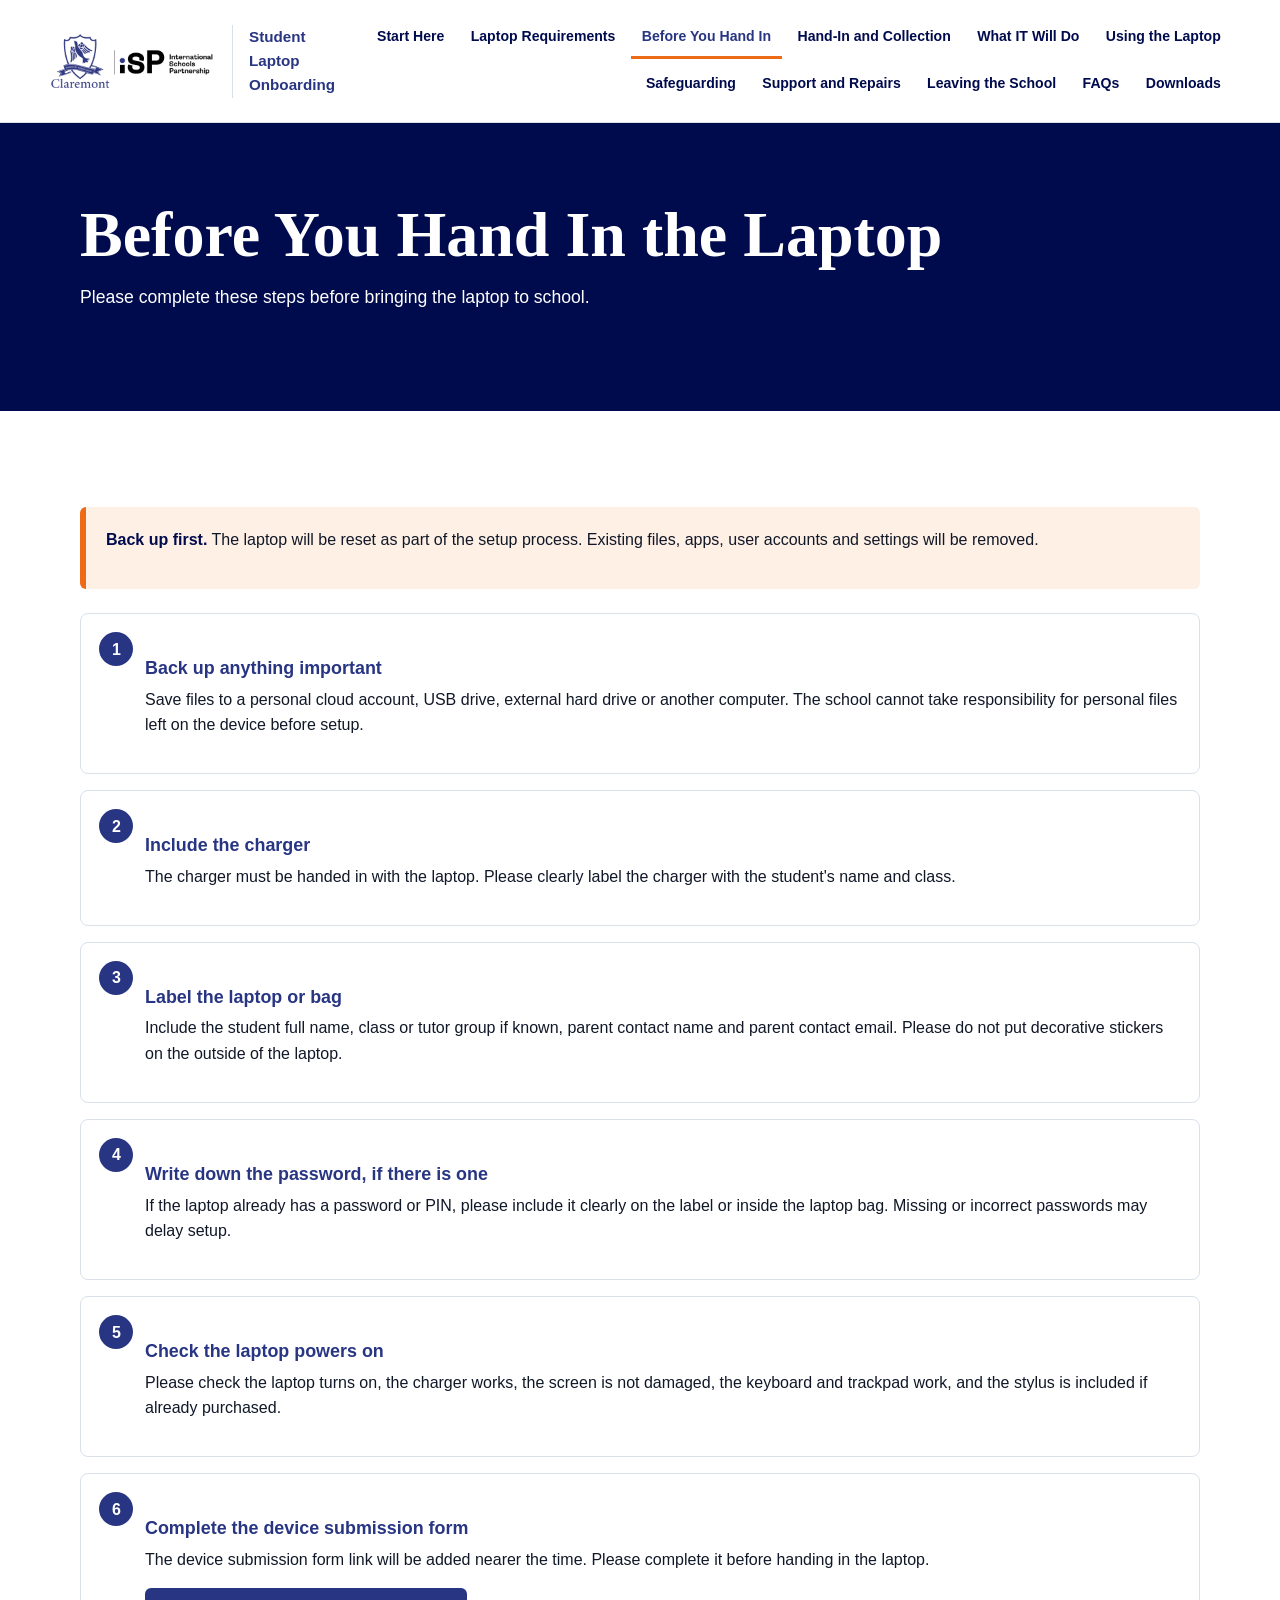
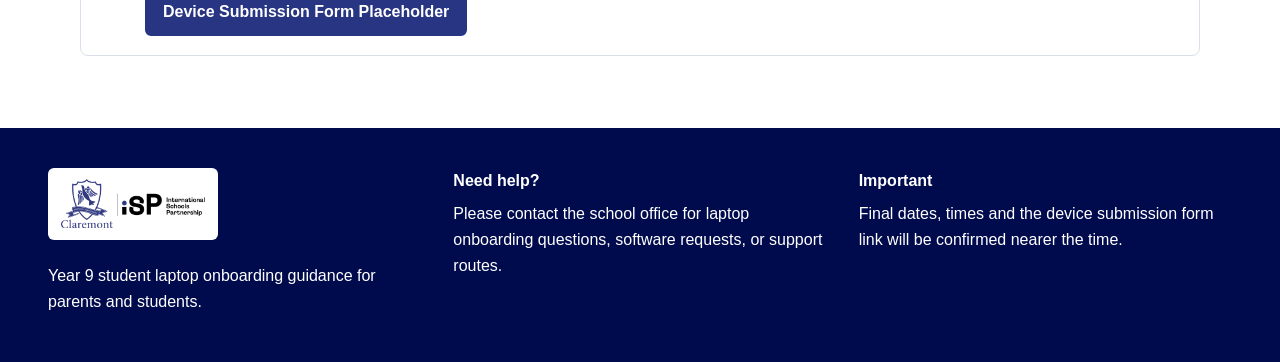
==== before-hand-in.html @ 2f1bc501 "Create student laptop onboarding site" ====
<!doctype html>
<html lang="en">
<head>
  <meta charset="utf-8">
  <meta name="viewport" content="width=device-width, initial-scale=1">
  <title>Before You Hand In | Student Laptop Onboarding</title>
  <link rel="stylesheet" href="assets/css/styles.css">
  <link rel="icon" href="assets/img/claremont-logo.png">
</head>
<body data-page="before">
  <a class="skip-link" href="#main">Skip to content</a>
  <div id="site-header"></div>
  <main id="main">
    <section class="page-hero">
      <div class="container">
        <h1>Before You Hand In the Laptop</h1>
        <p>Please complete these steps before bringing the laptop to school.</p>
      </div>
    </section>
    <section class="section">
      <div class="container">
        <div class="callout">
          <p><strong>Back up first.</strong> The laptop will be reset as part of the setup process. Existing files, apps, user accounts and settings will be removed.</p>
        </div>
        <div class="timeline">
          <article class="step">
            <h3>Back up anything important</h3>
            <p>Save files to a personal cloud account, USB drive, external hard drive or another computer. The school cannot take responsibility for personal files left on the device before setup.</p>
          </article>
          <article class="step">
            <h3>Include the charger</h3>
            <p>The charger must be handed in with the laptop. Please clearly label the charger with the student's name and class.</p>
          </article>
          <article class="step">
            <h3>Label the laptop or bag</h3>
            <p>Include the student full name, class or tutor group if known, parent contact name and parent contact email. Please do not put decorative stickers on the outside of the laptop.</p>
          </article>
          <article class="step">
            <h3>Write down the password, if there is one</h3>
            <p>If the laptop already has a password or PIN, please include it clearly on the label or inside the laptop bag. Missing or incorrect passwords may delay setup.</p>
          </article>
          <article class="step">
            <h3>Check the laptop powers on</h3>
            <p>Please check the laptop turns on, the charger works, the screen is not damaged, the keyboard and trackpad work, and the stylus is included if already purchased.</p>
          </article>
          <article class="step">
            <h3>Complete the device submission form</h3>
            <p>The device submission form link will be added nearer the time. Please complete it before handing in the laptop.</p>
            <a class="button" href="#">Device Submission Form Placeholder</a>
          </article>
        </div>
      </div>
    </section>
  </main>
  <div id="site-footer"></div>
  <script src="assets/js/site.js"></script>
</body>
</html>
---- assets/css/styles.css ----
:root {
  --navy: #000b4d;
  --school-blue: #283583;
  --sky: #00b3e8;
  --sky-soft: #e5f9ff;
  --orange: #ed6b17;
  --orange-soft: #fff0e6;
  --ink: #101828;
  --muted: #526071;
  --line: #d9e0ea;
  --paper: #ffffff;
  --soft: #f5f7fb;
  --shadow: 0 16px 40px rgba(0, 11, 77, 0.12);
}

* {
  box-sizing: border-box;
}

html {
  scroll-behavior: smooth;
}

body {
  margin: 0;
  color: var(--ink);
  background: var(--paper);
  font-family: Arial, Helvetica, sans-serif;
  line-height: 1.6;
}

img {
  max-width: 100%;
}

a {
  color: var(--school-blue);
}

a:focus-visible,
button:focus-visible {
  outline: 3px solid var(--orange);
  outline-offset: 3px;
}

.sr-only {
  position: absolute;
  width: 1px;
  height: 1px;
  padding: 0;
  margin: -1px;
  overflow: hidden;
  clip: rect(0, 0, 0, 0);
  white-space: nowrap;
  border: 0;
}

.skip-link {
  position: absolute;
  left: 1rem;
  top: -4rem;
  z-index: 10;
  background: var(--navy);
  color: #fff;
  padding: 0.75rem 1rem;
}

.skip-link:focus {
  top: 1rem;
}

.site-header {
  position: sticky;
  top: 0;
  z-index: 5;
  display: flex;
  align-items: center;
  justify-content: space-between;
  gap: 1.5rem;
  padding: 1rem clamp(1rem, 4vw, 3rem);
  background: rgba(255, 255, 255, 0.96);
  border-bottom: 1px solid var(--line);
  backdrop-filter: blur(10px);
}

.brand {
  display: inline-flex;
  align-items: center;
  gap: 1rem;
  text-decoration: none;
  color: var(--navy);
  font-weight: 700;
  letter-spacing: 0;
}

.brand img {
  width: 168px;
  height: auto;
  display: block;
}

.brand span {
  border-left: 1px solid var(--line);
  padding-left: 1rem;
  font-size: 0.95rem;
  color: var(--school-blue);
}

.site-nav {
  display: flex;
  align-items: center;
  justify-content: flex-end;
  gap: 0.25rem;
  flex-wrap: wrap;
}

.site-nav a {
  color: var(--navy);
  text-decoration: none;
  font-size: 0.88rem;
  font-weight: 700;
  padding: 0.55rem 0.7rem;
  border-bottom: 3px solid transparent;
}

.site-nav a:hover,
.site-nav a.active {
  color: var(--school-blue);
  border-bottom-color: var(--orange);
}

.nav-toggle {
  display: none;
  width: 44px;
  height: 44px;
  border: 1px solid var(--line);
  border-radius: 6px;
  background: #fff;
  color: var(--navy);
}

.nav-toggle span:not(.sr-only) {
  display: block;
  width: 20px;
  height: 2px;
  margin: 4px auto;
  background: currentColor;
}

.hero {
  display: grid;
  grid-template-columns: minmax(0, 1.05fr) minmax(300px, 0.95fr);
  gap: clamp(2rem, 5vw, 4rem);
  align-items: center;
  padding: clamp(3rem, 8vw, 6rem) clamp(1rem, 4vw, 3rem);
  background: linear-gradient(110deg, var(--navy) 0%, var(--school-blue) 58%, #1c507a 100%);
  color: #fff;
}

.hero h1,
.page-hero h1 {
  margin: 0 0 1rem;
  font-family: Georgia, "Times New Roman", serif;
  font-size: clamp(2.35rem, 5vw, 4.7rem);
  line-height: 1;
  font-weight: 700;
  letter-spacing: 0;
}

.hero p,
.page-hero p {
  max-width: 760px;
  margin: 0 0 1.25rem;
  font-size: 1.1rem;
}

.hero-media {
  position: relative;
  overflow: hidden;
  min-height: 390px;
  border-radius: 8px;
  box-shadow: var(--shadow);
}

.hero-media img {
  width: 100%;
  height: 100%;
  min-height: 390px;
  object-fit: cover;
  display: block;
}

.page-hero {
  padding: clamp(3rem, 7vw, 5rem) clamp(1rem, 4vw, 3rem);
  background: var(--navy);
  color: #fff;
}

.container {
  width: min(1120px, calc(100% - 2rem));
  margin: 0 auto;
}

.section {
  padding: clamp(2.5rem, 6vw, 4.5rem) 0;
}

.section.soft {
  background: var(--soft);
}

.grid {
  display: grid;
  grid-template-columns: repeat(3, minmax(0, 1fr));
  gap: 1rem;
}

.two-col {
  display: grid;
  grid-template-columns: minmax(0, 1fr) minmax(280px, 0.75fr);
  gap: 2rem;
  align-items: start;
}

h2 {
  margin: 0 0 1rem;
  color: var(--navy);
  font-family: Georgia, "Times New Roman", serif;
  font-size: clamp(1.8rem, 3vw, 2.6rem);
  line-height: 1.1;
  letter-spacing: 0;
}

h3 {
  margin: 1.5rem 0 0.45rem;
  color: var(--school-blue);
  font-size: 1.12rem;
  line-height: 1.25;
}

p {
  margin: 0 0 1rem;
}

ul,
ol {
  margin: 0 0 1.25rem;
  padding-left: 1.35rem;
}

li {
  margin: 0.35rem 0;
}

.lead {
  max-width: 780px;
  color: var(--muted);
  font-size: 1.08rem;
}

.button-row {
  display: flex;
  gap: 0.75rem;
  flex-wrap: wrap;
  margin-top: 1.5rem;
}

.button {
  display: inline-flex;
  align-items: center;
  justify-content: center;
  min-height: 44px;
  padding: 0.75rem 1rem;
  border: 2px solid var(--school-blue);
  border-radius: 6px;
  background: var(--school-blue);
  color: #fff;
  text-decoration: none;
  font-weight: 700;
  line-height: 1.2;
}

.button:hover {
  background: var(--navy);
  border-color: var(--navy);
}

.button.secondary {
  background: #fff;
  color: var(--school-blue);
}

.button.secondary:hover {
  color: var(--navy);
  border-color: var(--navy);
}

.button.light {
  background: #fff;
  color: var(--navy);
  border-color: #fff;
}

.card {
  padding: 1.25rem;
  border: 1px solid var(--line);
  border-radius: 8px;
  background: #fff;
  box-shadow: 0 8px 22px rgba(0, 11, 77, 0.06);
}

.card h3:first-child {
  margin-top: 0;
}

.callout {
  margin: 1.5rem 0;
  padding: 1.25rem;
  border-left: 6px solid var(--orange);
  border-radius: 6px;
  background: var(--orange-soft);
}

.callout.blue {
  border-left-color: var(--sky);
  background: var(--sky-soft);
}

.callout strong {
  color: var(--navy);
}

.timeline {
  display: grid;
  gap: 1rem;
  counter-reset: step;
}

.step {
  position: relative;
  padding: 1.2rem 1.2rem 1.2rem 4rem;
  border: 1px solid var(--line);
  border-radius: 8px;
  background: #fff;
}

.step::before {
  counter-increment: step;
  content: counter(step);
  position: absolute;
  left: 1.15rem;
  top: 1.15rem;
  display: grid;
  place-items: center;
  width: 34px;
  height: 34px;
  border-radius: 50%;
  background: var(--school-blue);
  color: #fff;
  font-weight: 700;
}

.requirements-table {
  width: 100%;
  border-collapse: collapse;
  margin: 1.5rem 0;
  background: #fff;
  border: 1px solid var(--line);
}

.requirements-table th,
.requirements-table td {
  padding: 0.9rem;
  border-bottom: 1px solid var(--line);
  text-align: left;
  vertical-align: top;
}

.requirements-table th {
  background: var(--navy);
  color: #fff;
}

.requirements-table tr:last-child td {
  border-bottom: 0;
}

.faq-list details {
  border-bottom: 1px solid var(--line);
  padding: 1rem 0;
}

.faq-list summary {
  cursor: pointer;
  color: var(--navy);
  font-weight: 700;
}

.download-list {
  display: grid;
  gap: 1rem;
}

.download-item {
  display: flex;
  justify-content: space-between;
  gap: 1rem;
  align-items: center;
  padding: 1.25rem;
  border: 1px solid var(--line);
  border-radius: 8px;
  background: #fff;
}

.site-footer {
  display: grid;
  grid-template-columns: 1fr 1fr 1fr;
  gap: 2rem;
  padding: 2.5rem clamp(1rem, 4vw, 3rem);
  background: var(--navy);
  color: #fff;
}

.site-footer img {
  width: 170px;
  margin-bottom: 1rem;
}

.site-footer .footer-logo {
  padding: 0.6rem;
  border-radius: 6px;
  background: #fff;
}

.site-footer p {
  margin-bottom: 0.5rem;
}

@media (max-width: 1120px) {
  .site-header {
    align-items: flex-start;
  }

  .brand span {
    display: none;
  }

  .nav-toggle {
    display: block;
    flex: 0 0 auto;
  }

  .site-nav {
    display: none;
    position: absolute;
    left: 0;
    right: 0;
    top: 100%;
    padding: 0.5rem 1rem 1rem;
    background: #fff;
    border-bottom: 1px solid var(--line);
    box-shadow: var(--shadow);
  }

  .site-nav.open {
    display: grid;
    grid-template-columns: repeat(2, minmax(0, 1fr));
  }
}

@media (max-width: 780px) {
  .hero,
  .two-col,
  .site-footer {
    grid-template-columns: 1fr;
  }

  .hero-media {
    min-height: 260px;
  }

  .hero-media img {
    min-height: 260px;
  }

  .grid {
    grid-template-columns: 1fr;
  }

  .download-item {
    align-items: flex-start;
    flex-direction: column;
  }

  .site-nav.open {
    grid-template-columns: 1fr;
  }
}
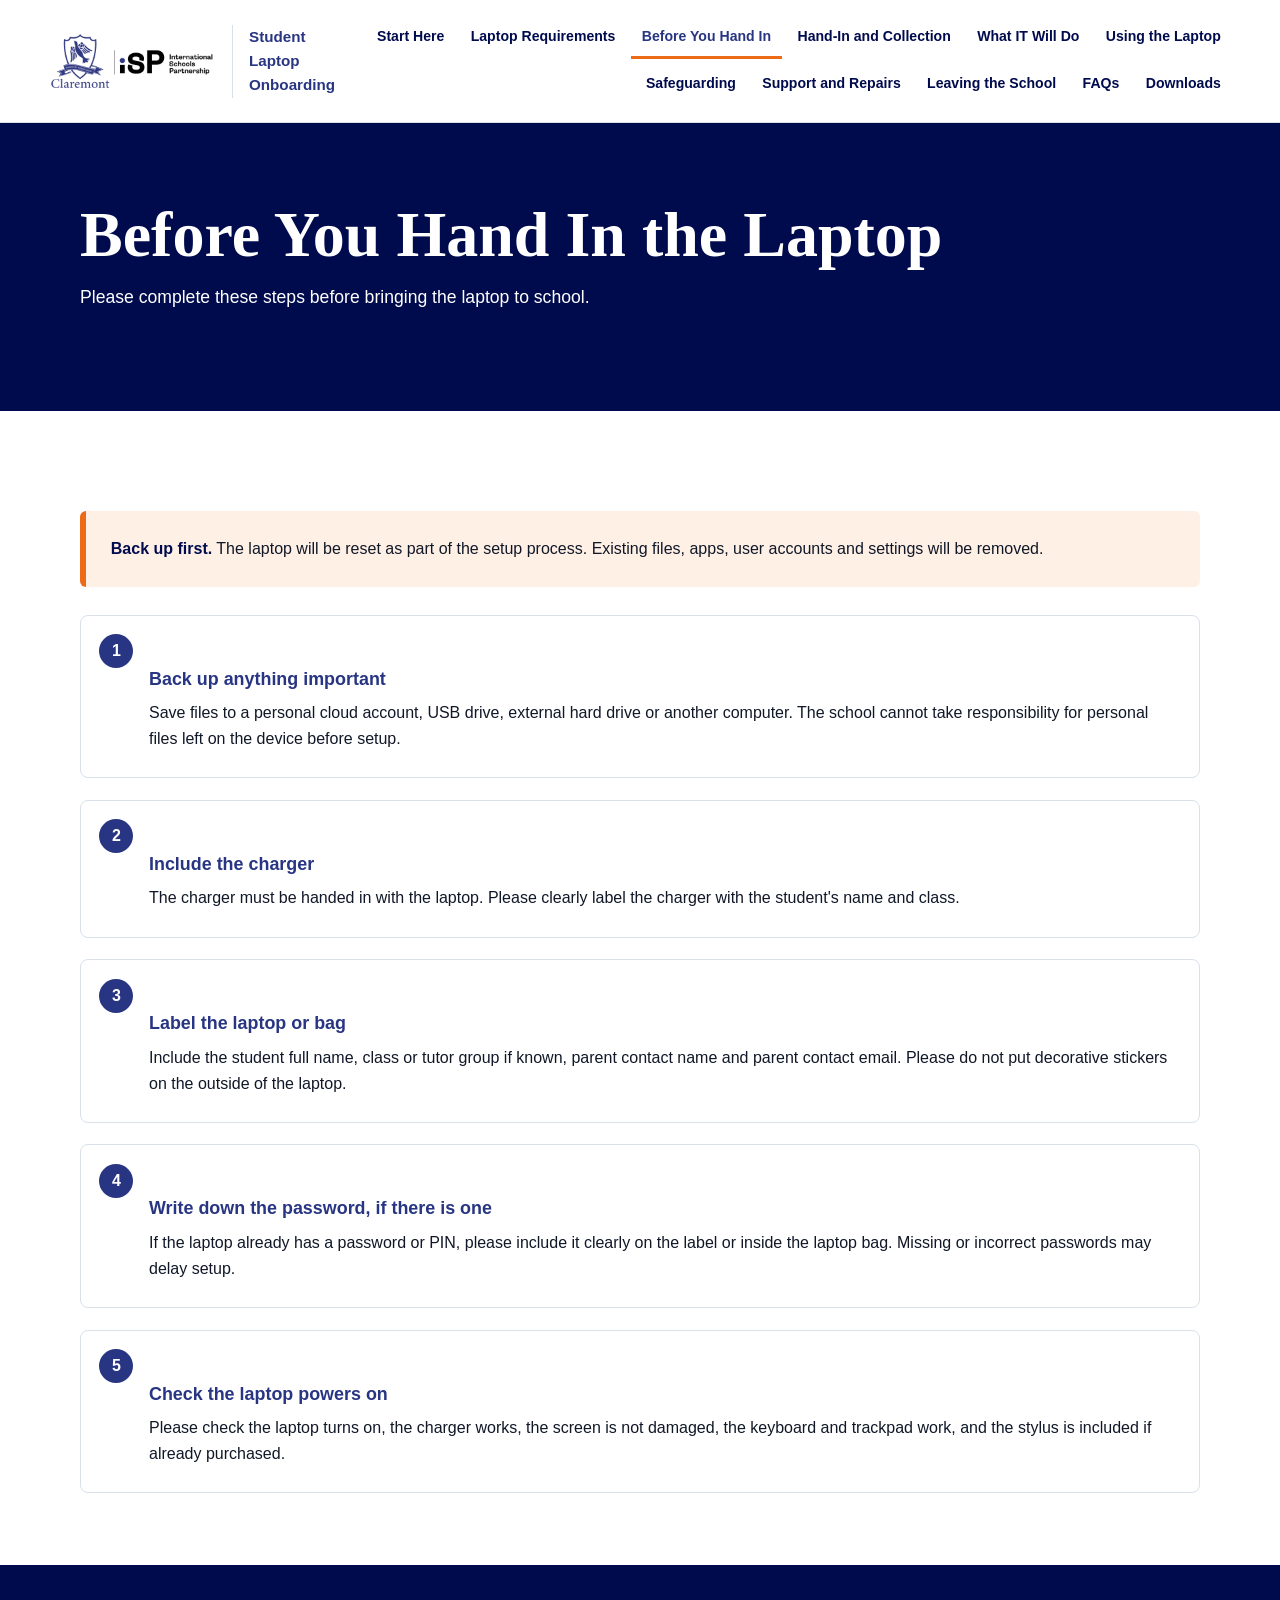
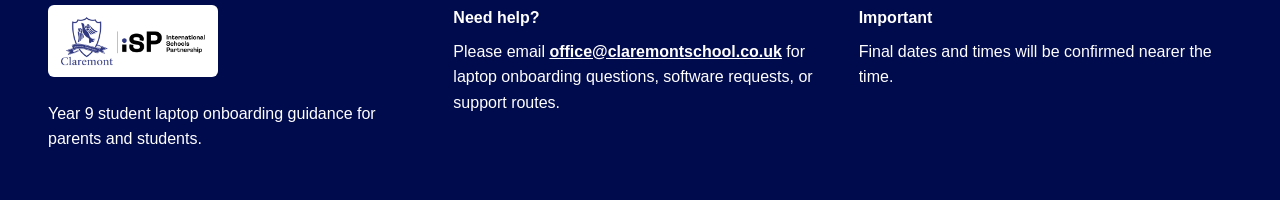
==== commit efa193ef: "Remove submission form references and add office email" ====
--- a/before-hand-in.html
+++ b/before-hand-in.html
@@ -43,11 +43,6 @@
             <h3>Check the laptop powers on</h3>
             <p>Please check the laptop turns on, the charger works, the screen is not damaged, the keyboard and trackpad work, and the stylus is included if already purchased.</p>
           </article>
-          <article class="step">
-            <h3>Complete the device submission form</h3>
-            <p>The device submission form link will be added nearer the time. Please complete it before handing in the laptop.</p>
-            <a class="button" href="#">Device Submission Form Placeholder</a>
-          </article>
         </div>
       </div>
     </section>
--- a/assets/css/styles.css
+++ b/assets/css/styles.css
@@ -212,7 +212,7 @@
 .grid {
   display: grid;
   grid-template-columns: repeat(3, minmax(0, 1fr));
-  gap: 1rem;
+  gap: clamp(1rem, 2vw, 1.35rem);
 }
 
 .two-col {
@@ -223,7 +223,7 @@
 }
 
 h2 {
-  margin: 0 0 1rem;
+  margin: 0 0 1.2rem;
   color: var(--navy);
   font-family: Georgia, "Times New Roman", serif;
   font-size: clamp(1.8rem, 3vw, 2.6rem);
@@ -232,10 +232,28 @@
 }
 
 h3 {
-  margin: 1.5rem 0 0.45rem;
+  margin: 1.65rem 0 0.65rem;
   color: var(--school-blue);
   font-size: 1.12rem;
   line-height: 1.25;
+}
+
+p + h2,
+ul + h2,
+ol + h2,
+.grid + h2,
+.timeline + h2,
+.requirements-table + h2,
+.callout + h2,
+.download-list + h2 {
+  margin-top: clamp(2.25rem, 5vw, 3.5rem);
+}
+
+p + h3,
+ul + h3,
+ol + h3,
+.callout + h3 {
+  margin-top: 1.9rem;
 }
 
 p {
@@ -256,6 +274,7 @@
   max-width: 780px;
   color: var(--muted);
   font-size: 1.08rem;
+  margin-bottom: 1.5rem;
 }
 
 .button-row {
@@ -302,7 +321,7 @@
 }
 
 .card {
-  padding: 1.25rem;
+  padding: clamp(1.35rem, 2.2vw, 1.7rem);
   border: 1px solid var(--line);
   border-radius: 8px;
   background: #fff;
@@ -313,14 +332,26 @@
   margin-top: 0;
 }
 
+.card p:last-child,
+.card ul:last-child,
+.card ol:last-child,
+.step p:last-child,
+.download-item p:last-child {
+  margin-bottom: 0;
+}
+
 .callout {
-  margin: 1.5rem 0;
-  padding: 1.25rem;
+  margin: 1.75rem 0;
+  padding: clamp(1.25rem, 2vw, 1.55rem);
   border-left: 6px solid var(--orange);
   border-radius: 6px;
   background: var(--orange-soft);
 }
 
+.callout p:last-child {
+  margin-bottom: 0;
+}
+
 .callout.blue {
   border-left-color: var(--sky);
   background: var(--sky-soft);
@@ -332,13 +363,13 @@
 
 .timeline {
   display: grid;
-  gap: 1rem;
+  gap: clamp(1rem, 2vw, 1.35rem);
   counter-reset: step;
 }
 
 .step {
   position: relative;
-  padding: 1.2rem 1.2rem 1.2rem 4rem;
+  padding: clamp(1.3rem, 2vw, 1.65rem) clamp(1.3rem, 2vw, 1.65rem) clamp(1.3rem, 2vw, 1.65rem) 4.25rem;
   border: 1px solid var(--line);
   border-radius: 8px;
   background: #fff;
@@ -363,7 +394,7 @@
 .requirements-table {
   width: 100%;
   border-collapse: collapse;
-  margin: 1.5rem 0;
+  margin: 1.75rem 0;
   background: #fff;
   border: 1px solid var(--line);
 }
@@ -387,7 +418,7 @@
 
 .faq-list details {
   border-bottom: 1px solid var(--line);
-  padding: 1rem 0;
+  padding: 1.2rem 0;
 }
 
 .faq-list summary {
@@ -398,7 +429,7 @@
 
 .download-list {
   display: grid;
-  gap: 1rem;
+  gap: clamp(1rem, 2vw, 1.35rem);
 }
 
 .download-item {
@@ -406,7 +437,7 @@
   justify-content: space-between;
   gap: 1rem;
   align-items: center;
-  padding: 1.25rem;
+  padding: clamp(1.35rem, 2.2vw, 1.7rem);
   border: 1px solid var(--line);
   border-radius: 8px;
   background: #fff;
@@ -434,6 +465,11 @@
 
 .site-footer p {
   margin-bottom: 0.5rem;
+}
+
+.site-footer a {
+  color: #fff;
+  font-weight: 700;
 }
 
 @media (max-width: 1120px) {
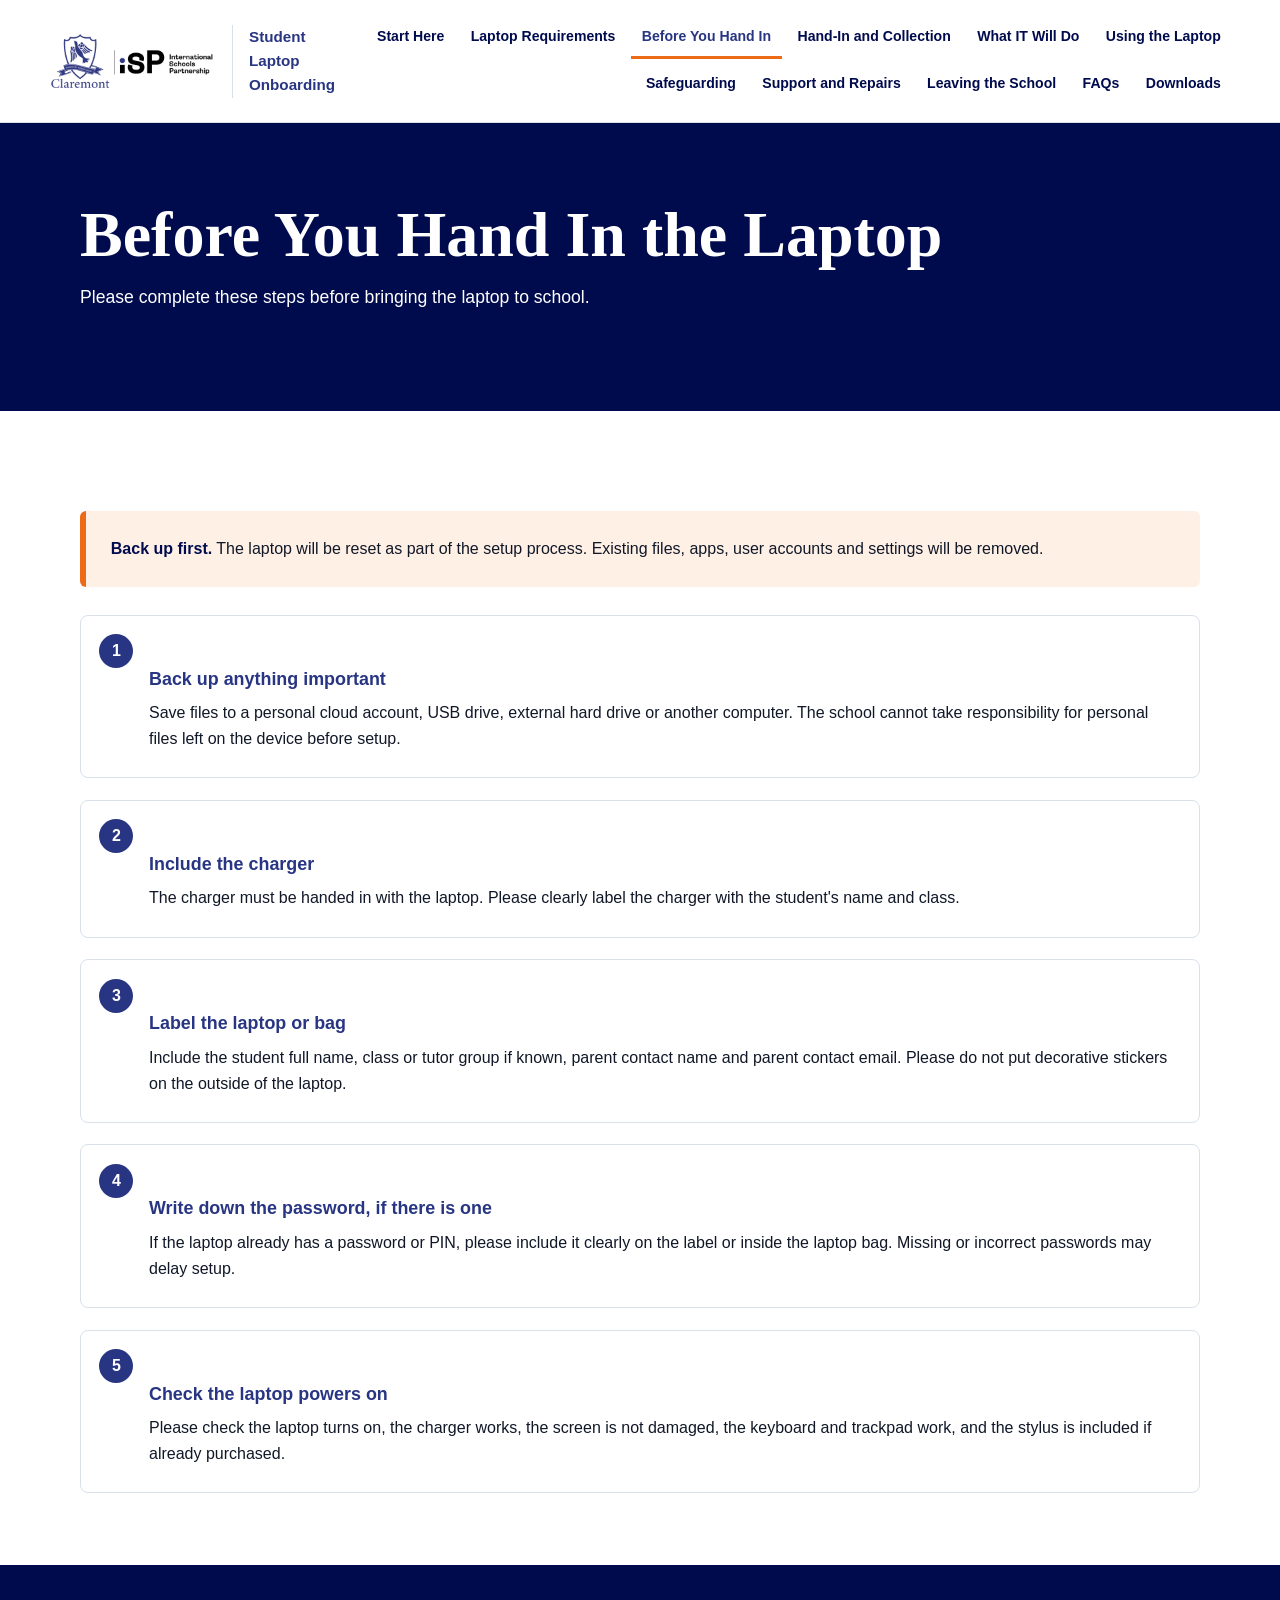
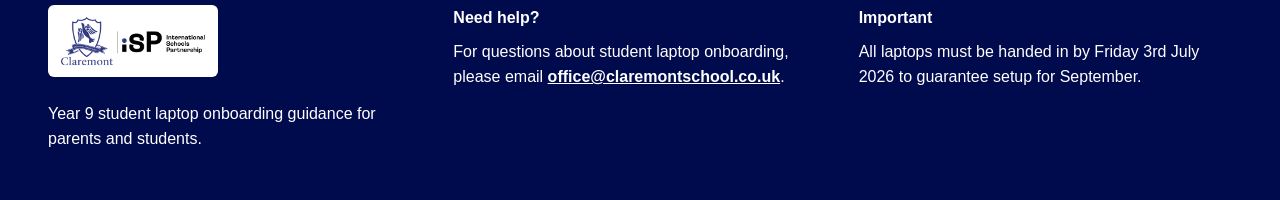
==== commit f99d0b74: "Add favicon assets" ====
--- a/before-hand-in.html
+++ b/before-hand-in.html
@@ -5,7 +5,9 @@
   <meta name="viewport" content="width=device-width, initial-scale=1">
   <title>Before You Hand In | Student Laptop Onboarding</title>
   <link rel="stylesheet" href="assets/css/styles.css">
-  <link rel="icon" href="assets/img/claremont-logo.png">
+    <link rel="icon" href="/favicon.ico" sizes="any">
+  <link rel="icon" type="image/png" sizes="32x32" href="assets/img/favicon-32.png">
+  <link rel="apple-touch-icon" sizes="180x180" href="assets/img/favicon-180.png">
 </head>
 <body data-page="before">
   <a class="skip-link" href="#main">Skip to content</a>
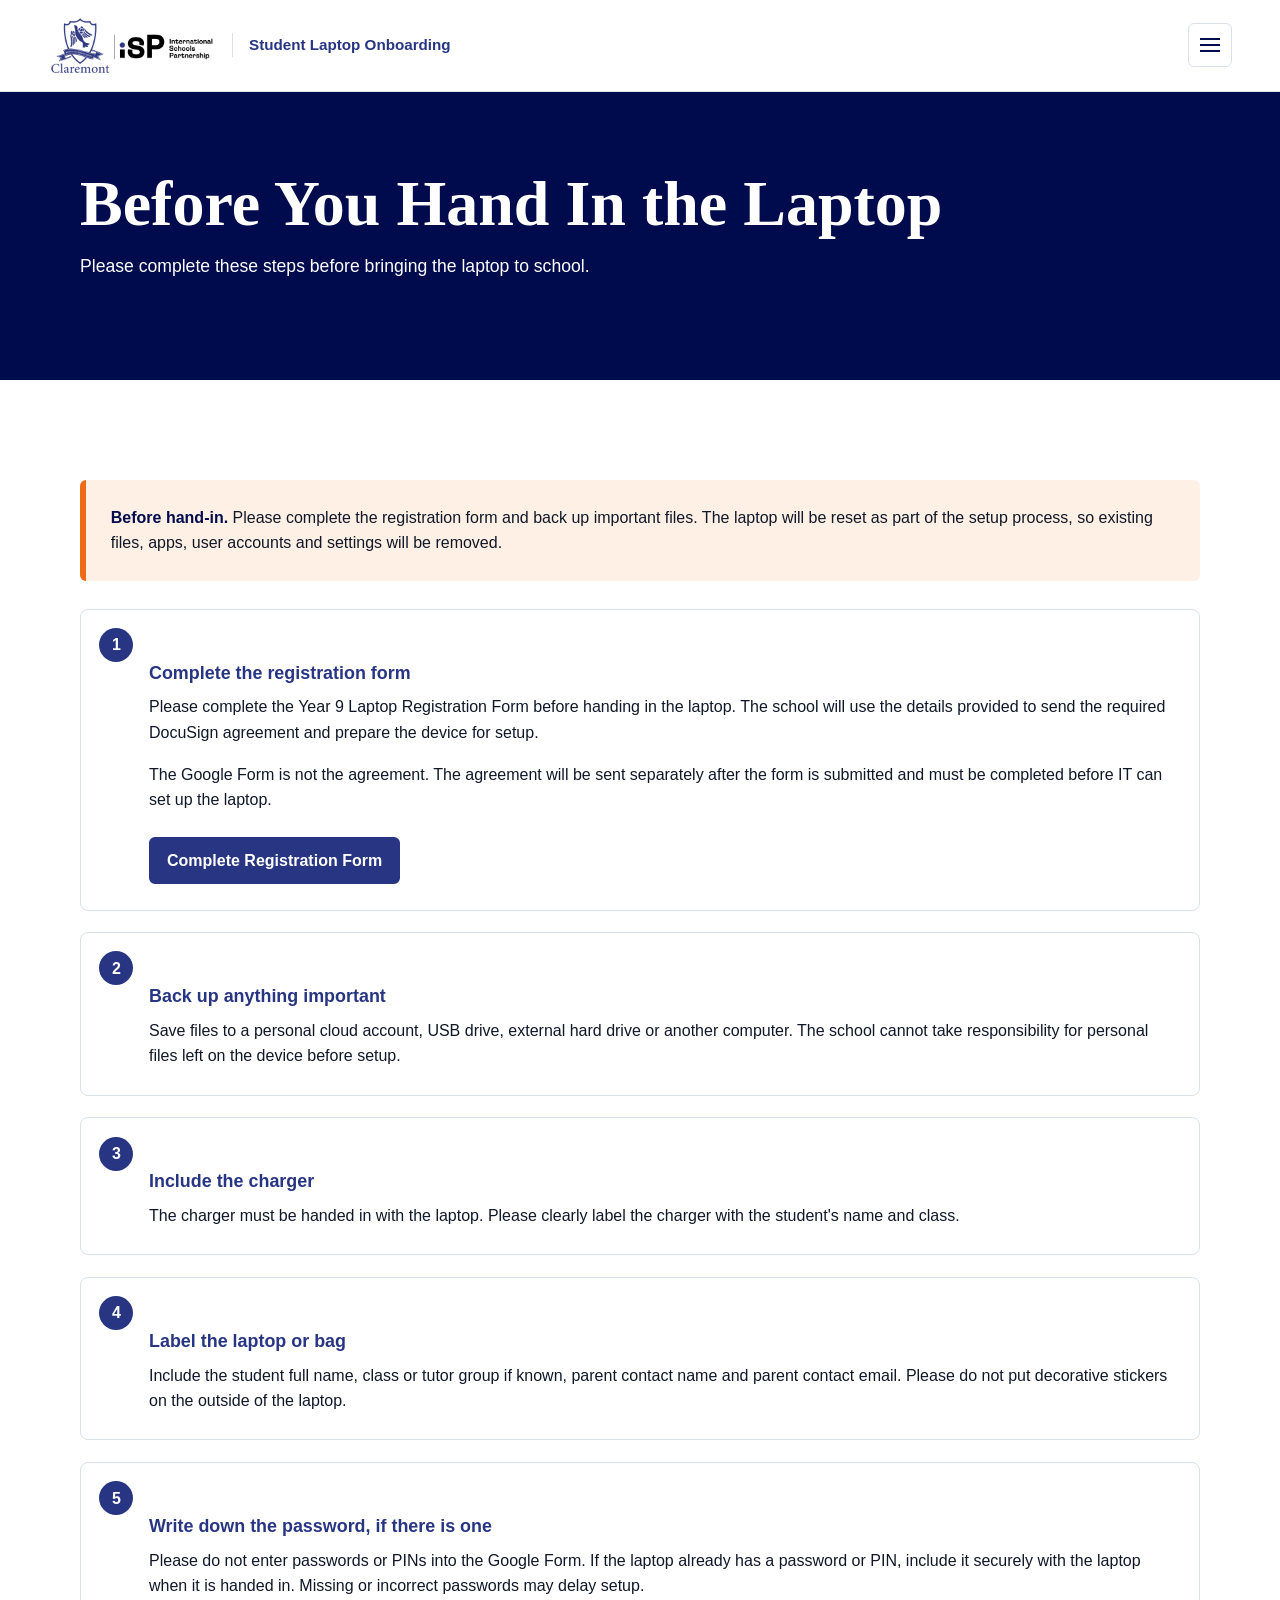
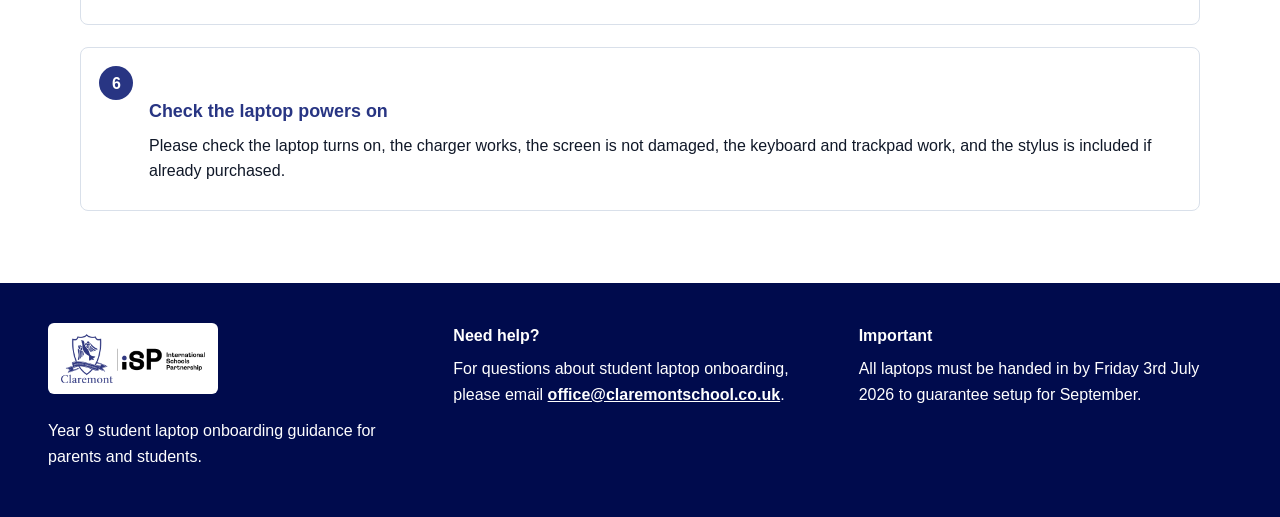
==== commit c14c9681: "Add laptop registration form journey" ====
--- a/before-hand-in.html
+++ b/before-hand-in.html
@@ -22,9 +22,17 @@
     <section class="section">
       <div class="container">
         <div class="callout">
-          <p><strong>Back up first.</strong> The laptop will be reset as part of the setup process. Existing files, apps, user accounts and settings will be removed.</p>
+          <p><strong>Before hand-in.</strong> Please complete the registration form and back up important files. The laptop will be reset as part of the setup process, so existing files, apps, user accounts and settings will be removed.</p>
         </div>
         <div class="timeline">
+          <article class="step">
+            <h3>Complete the registration form</h3>
+            <p>Please complete the Year 9 Laptop Registration Form before handing in the laptop. The school will use the details provided to send the required DocuSign agreement and prepare the device for setup.</p>
+            <p>The Google Form is not the agreement. The agreement will be sent separately after the form is submitted and must be completed before IT can set up the laptop.</p>
+            <div class="button-row">
+              <a class="button" href="https://forms.gle/UaDsHBA8c6eCpv7M9" target="_blank" rel="noopener" aria-label="Complete the Year 9 Laptop Registration Form in a new tab">Complete Registration Form</a>
+            </div>
+          </article>
           <article class="step">
             <h3>Back up anything important</h3>
             <p>Save files to a personal cloud account, USB drive, external hard drive or another computer. The school cannot take responsibility for personal files left on the device before setup.</p>
@@ -39,7 +47,7 @@
           </article>
           <article class="step">
             <h3>Write down the password, if there is one</h3>
-            <p>If the laptop already has a password or PIN, please include it clearly on the label or inside the laptop bag. Missing or incorrect passwords may delay setup.</p>
+            <p>Please do not enter passwords or PINs into the Google Form. If the laptop already has a password or PIN, include it securely with the laptop when it is handed in. Missing or incorrect passwords may delay setup.</p>
           </article>
           <article class="step">
             <h3>Check the laptop powers on</h3>
--- a/assets/css/styles.css
+++ b/assets/css/styles.css
@@ -111,7 +111,7 @@
   align-items: center;
   justify-content: flex-end;
   gap: 0.25rem;
-  flex-wrap: wrap;
+  flex-wrap: nowrap;
 }
 
 .site-nav a {
@@ -194,6 +194,13 @@
   padding: clamp(3rem, 7vw, 5rem) clamp(1rem, 4vw, 3rem);
   background: var(--navy);
   color: #fff;
+}
+
+.page-hero a {
+  color: #fff;
+  font-weight: 700;
+  text-decoration-thickness: 2px;
+  text-underline-offset: 0.18em;
 }
 
 .container {
@@ -472,13 +479,9 @@
   font-weight: 700;
 }
 
-@media (max-width: 1120px) {
+@media (max-width: 1500px) {
   .site-header {
-    align-items: flex-start;
-  }
-
-  .brand span {
-    display: none;
+    align-items: center;
   }
 
   .nav-toggle {
@@ -500,7 +503,14 @@
 
   .site-nav.open {
     display: grid;
-    grid-template-columns: repeat(2, minmax(0, 1fr));
+    grid-template-columns: repeat(3, minmax(0, 1fr));
+    gap: 0.1rem 0.75rem;
+  }
+}
+
+@media (max-width: 1120px) {
+  .brand span {
+    display: none;
   }
 }
 
@@ -531,4 +541,59 @@
   .site-nav.open {
     grid-template-columns: 1fr;
   }
-}
+
+  .requirements-table,
+  .requirements-table thead,
+  .requirements-table tbody,
+  .requirements-table tr,
+  .requirements-table th,
+  .requirements-table td {
+    display: block;
+  }
+
+  .requirements-table {
+    border: 0;
+    background: transparent;
+  }
+
+  .requirements-table thead {
+    position: absolute;
+    width: 1px;
+    height: 1px;
+    overflow: hidden;
+    clip: rect(0, 0, 0, 0);
+    white-space: nowrap;
+  }
+
+  .requirements-table tbody {
+    display: grid;
+    gap: 0.9rem;
+  }
+
+  .requirements-table tr {
+    border: 1px solid var(--line);
+    border-radius: 8px;
+    background: #fff;
+    overflow: hidden;
+  }
+
+  .requirements-table td {
+    padding: 0.75rem 0.95rem 0.85rem;
+    border-bottom: 1px solid var(--line);
+    overflow-wrap: anywhere;
+  }
+
+  .requirements-table td::before {
+    content: attr(data-label);
+    display: block;
+    margin-bottom: 0.15rem;
+    color: var(--school-blue);
+    font-size: 0.78rem;
+    font-weight: 700;
+    text-transform: uppercase;
+  }
+
+  .requirements-table td:last-child {
+    border-bottom: 0;
+  }
+}
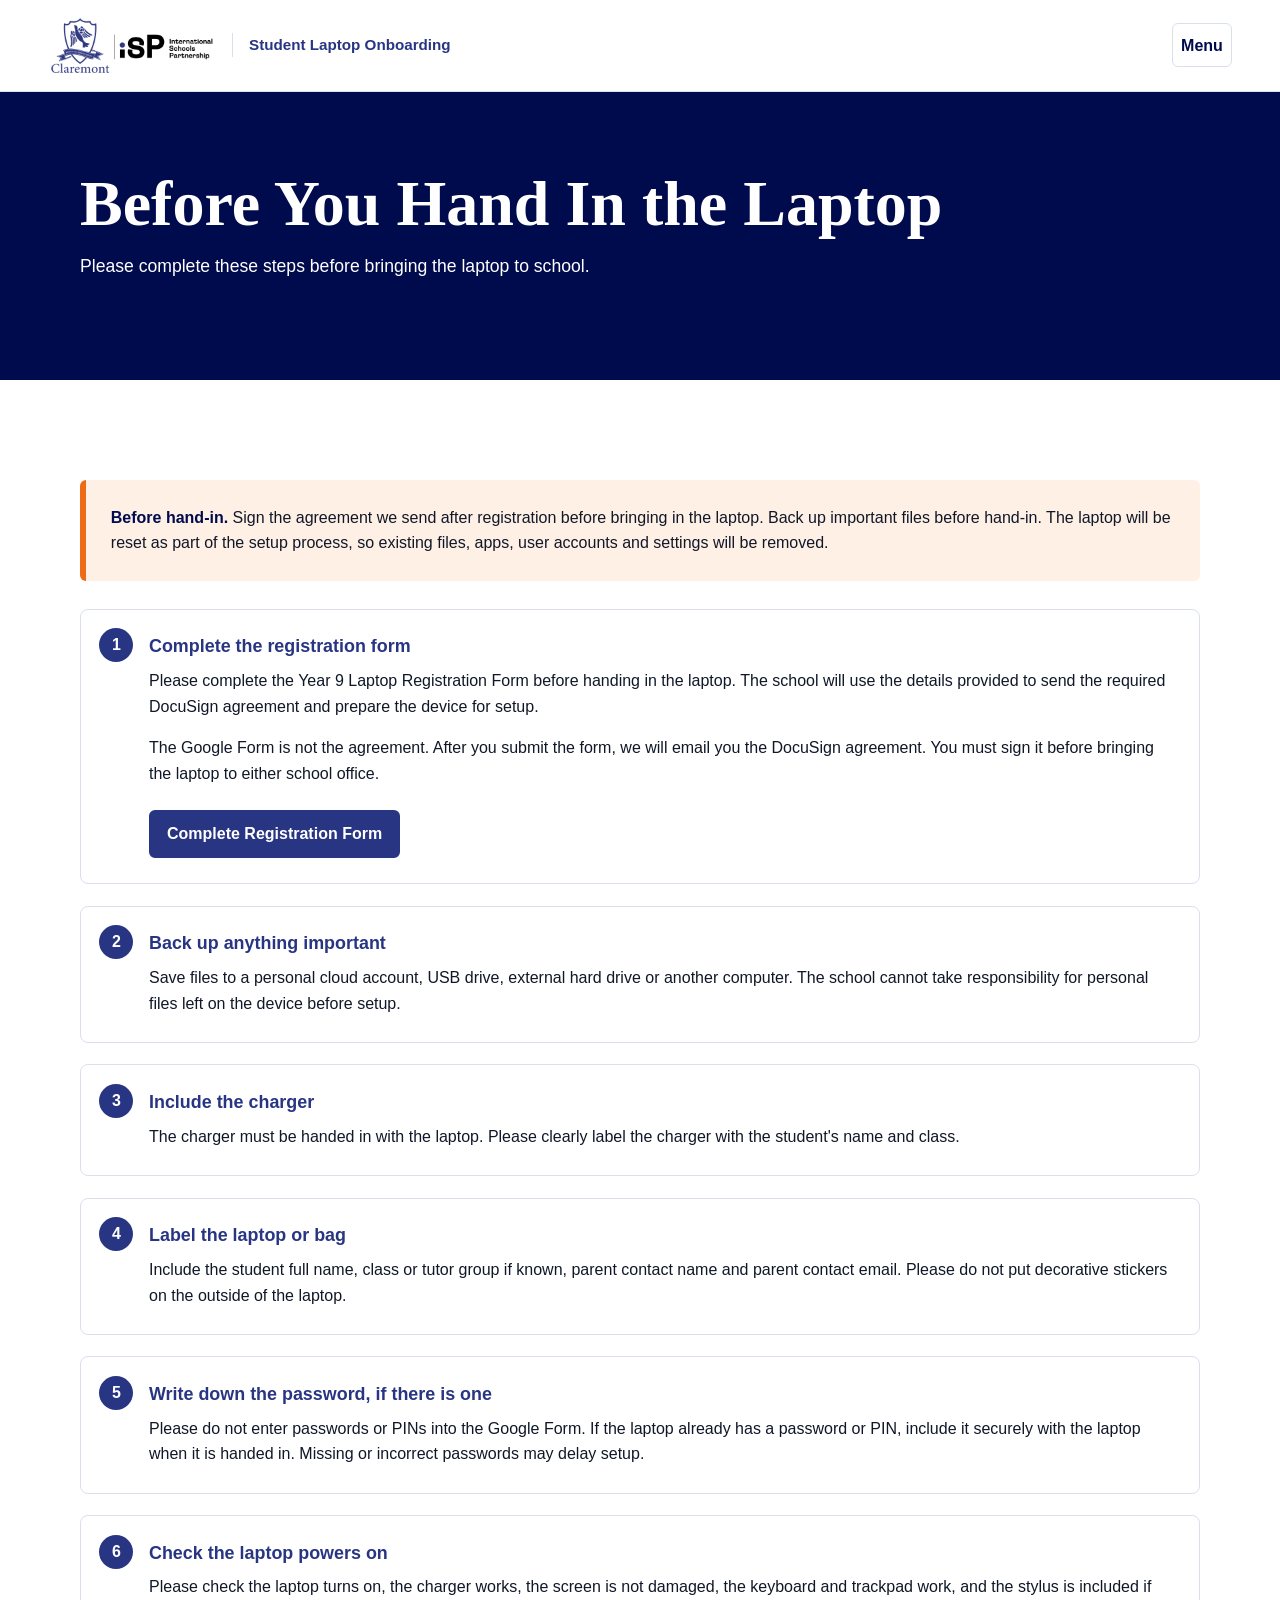
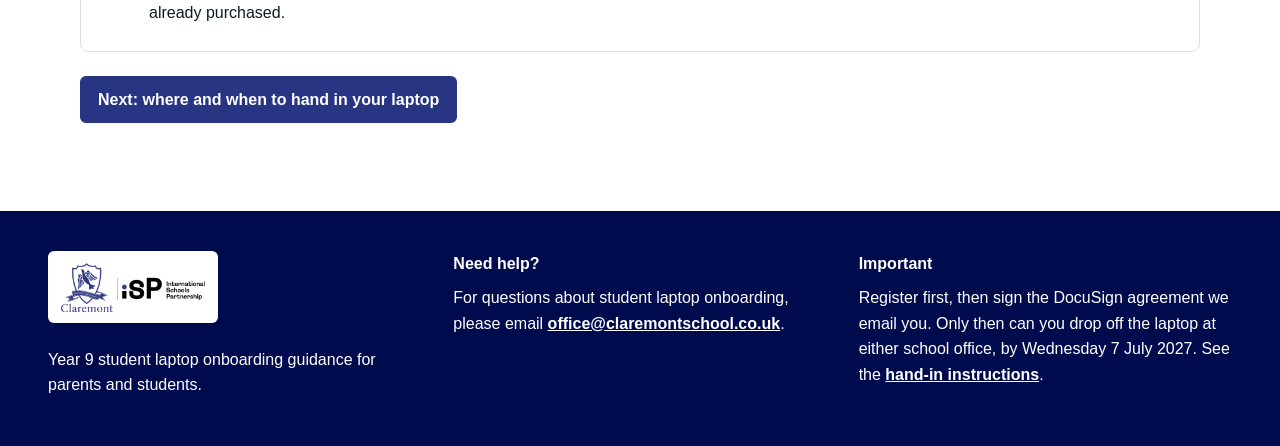
==== commit 3fa1066c: "Update September 2027 laptop onboarding and parent PDFs" ====
--- a/before-hand-in.html
+++ b/before-hand-in.html
@@ -22,42 +22,44 @@
     <section class="section">
       <div class="container">
         <div class="callout">
-          <p><strong>Before hand-in.</strong> Please complete the registration form and back up important files. The laptop will be reset as part of the setup process, so existing files, apps, user accounts and settings will be removed.</p>
+          <p><strong>Before hand-in.</strong> Sign the agreement we send after registration before bringing in the laptop. Back up important files before hand-in. The laptop will be reset as part of the setup process, so existing files, apps, user accounts and settings will be removed.</p>
         </div>
         <div class="timeline">
           <article class="step">
-            <h3>Complete the registration form</h3>
+            <h2 class="card-heading">Complete the registration form</h2>
             <p>Please complete the Year 9 Laptop Registration Form before handing in the laptop. The school will use the details provided to send the required DocuSign agreement and prepare the device for setup.</p>
-            <p>The Google Form is not the agreement. The agreement will be sent separately after the form is submitted and must be completed before IT can set up the laptop.</p>
+            <p>The Google Form is not the agreement. After you submit the form, we will email you the DocuSign agreement. You must sign it before bringing the laptop to either school office.</p>
             <div class="button-row">
               <a class="button" href="https://forms.gle/UaDsHBA8c6eCpv7M9" target="_blank" rel="noopener" aria-label="Complete the Year 9 Laptop Registration Form in a new tab">Complete Registration Form</a>
             </div>
           </article>
           <article class="step">
-            <h3>Back up anything important</h3>
+            <h2 class="card-heading">Back up anything important</h2>
             <p>Save files to a personal cloud account, USB drive, external hard drive or another computer. The school cannot take responsibility for personal files left on the device before setup.</p>
           </article>
           <article class="step">
-            <h3>Include the charger</h3>
+            <h2 class="card-heading">Include the charger</h2>
             <p>The charger must be handed in with the laptop. Please clearly label the charger with the student's name and class.</p>
           </article>
           <article class="step">
-            <h3>Label the laptop or bag</h3>
+            <h2 class="card-heading">Label the laptop or bag</h2>
             <p>Include the student full name, class or tutor group if known, parent contact name and parent contact email. Please do not put decorative stickers on the outside of the laptop.</p>
           </article>
           <article class="step">
-            <h3>Write down the password, if there is one</h3>
+            <h2 class="card-heading">Write down the password, if there is one</h2>
             <p>Please do not enter passwords or PINs into the Google Form. If the laptop already has a password or PIN, include it securely with the laptop when it is handed in. Missing or incorrect passwords may delay setup.</p>
           </article>
           <article class="step">
-            <h3>Check the laptop powers on</h3>
+            <h2 class="card-heading">Check the laptop powers on</h2>
             <p>Please check the laptop turns on, the charger works, the screen is not damaged, the keyboard and trackpad work, and the stylus is included if already purchased.</p>
           </article>
         </div>
+        <p class="button-row"><a class="button" href="hand-in-collection.html">Next: where and when to hand in your laptop</a></p>
       </div>
     </section>
   </main>
   <div id="site-footer"></div>
   <script src="assets/js/site.js"></script>
+  <!-- Cloudflare Web Analytics --><script defer src="https://static.cloudflareinsights.com/beacon.min.js" data-cf-beacon='{"token": "9001152f644d4d7d98a3fd15e24efbdc"}'></script><!-- End Cloudflare Web Analytics -->
 </body>
 </html>
--- a/assets/css/styles.css
+++ b/assets/css/styles.css
@@ -131,20 +131,14 @@
 
 .nav-toggle {
   display: none;
-  width: 44px;
+  min-width: 60px;
+  font: inherit;
+  font-weight: bold;
   height: 44px;
   border: 1px solid var(--line);
   border-radius: 6px;
   background: #fff;
   color: var(--navy);
-}
-
-.nav-toggle span:not(.sr-only) {
-  display: block;
-  width: 20px;
-  height: 2px;
-  margin: 4px auto;
-  background: currentColor;
 }
 
 .hero {
@@ -238,7 +232,9 @@
   letter-spacing: 0;
 }
 
-h3 {
+h3,
+.card-heading {
+  font-family: inherit;
   margin: 1.65rem 0 0.65rem;
   color: var(--school-blue);
   font-size: 1.12rem;
@@ -335,7 +331,8 @@
   box-shadow: 0 8px 22px rgba(0, 11, 77, 0.06);
 }
 
-.card h3:first-child {
+.card h3:first-child,
+.card-heading:first-child {
   margin-top: 0;
 }
 
@@ -495,6 +492,10 @@
     left: 0;
     right: 0;
     top: 100%;
+    max-height: calc(100vh - 100%);
+    max-height: calc(100dvh - 100%);
+    overflow-y: auto;
+    overscroll-behavior: contain;
     padding: 0.5rem 1rem 1rem;
     background: #fff;
     border-bottom: 1px solid var(--line);
